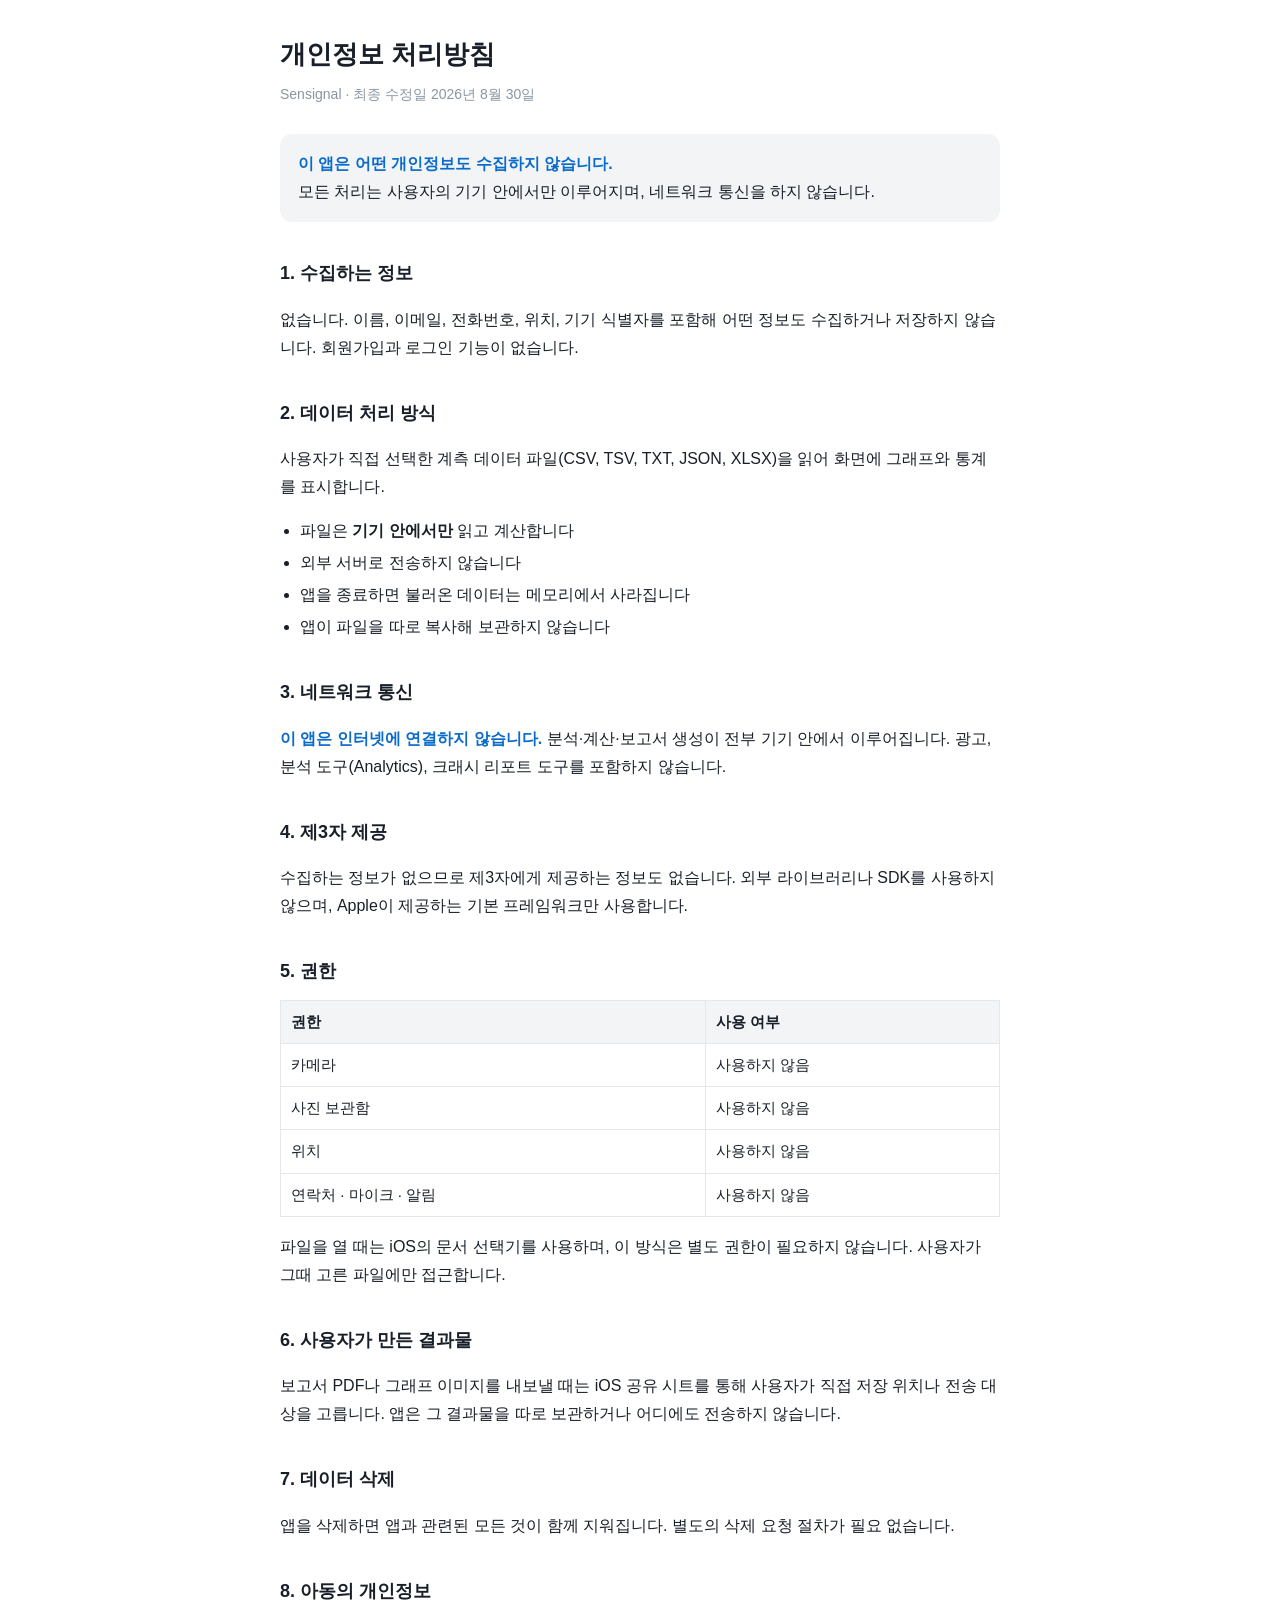
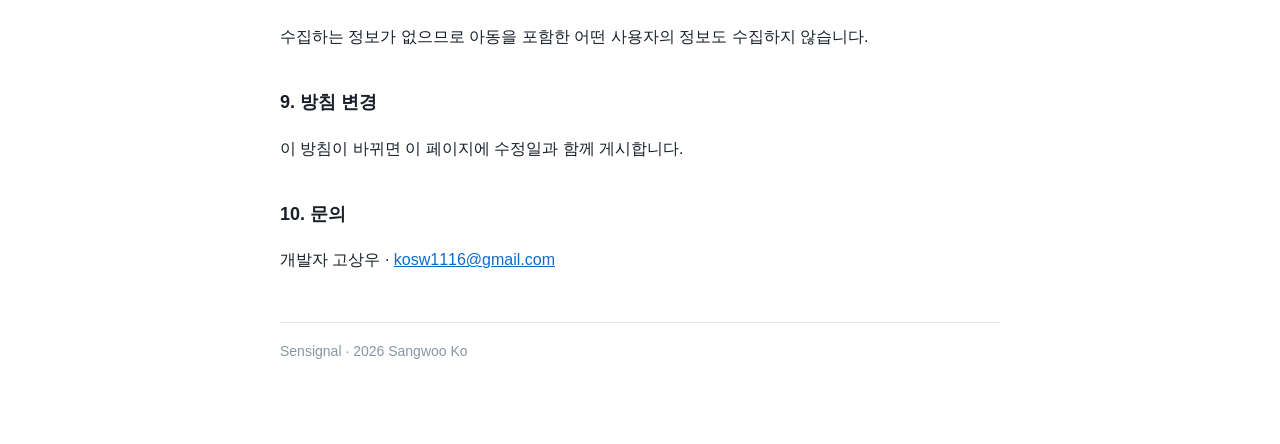
==== Privacy.html @ 405ae99a "Add files via upload" ====
<!DOCTYPE html>
<html lang="ko">
<head>
<meta charset="utf-8">
<meta name="viewport" content="width=device-width, initial-scale=1">
<title>Sensignal 개인정보 처리방침</title>
<style>
  :root { color-scheme: light dark; }
  body {
    max-width: 720px; margin: 0 auto; padding: 32px 20px 80px;
    font: 16px/1.75 -apple-system, BlinkMacSystemFont, "Segoe UI",
          "Apple SD Gothic Neo", "Malgun Gothic", sans-serif;
    color: #191F28; background: #fff;
  }
  h1 { font-size: 26px; margin: 0 0 4px; }
  h2 { font-size: 18px; margin: 36px 0 8px; }
  .sub { color: #8B95A1; font-size: 14px; margin: 0 0 28px; }
  .box { background: #F2F4F6; border-radius: 12px; padding: 16px 18px; margin: 20px 0; }
  .strong { font-weight: 700; color: #0B6BCB; }
  ul { padding-left: 20px; }
  li { margin: 4px 0; }
  table { border-collapse: collapse; width: 100%; margin: 12px 0; font-size: 15px; }
  th, td { border: 1px solid #E5E8EB; padding: 8px 10px; text-align: left; }
  th { background: #F2F4F6; font-weight: 700; }
  footer { margin-top: 48px; padding-top: 16px; border-top: 1px solid #E5E8EB;
           color: #8B95A1; font-size: 14px; }
  a { color: #0B6BCB; }
  @media (prefers-color-scheme: dark) {
    body { color: #F2F2F7; background: #000; }
    .box { background: #1C1C1E; }
    th { background: #1C1C1E; }
    th, td { border-color: #38383A; }
    footer { border-color: #38383A; }
    .strong { color: #3B9EFF; }
    a { color: #3B9EFF; }
  }
</style>
</head>
<body>

<h1>개인정보 처리방침</h1>
<p class="sub">Sensignal · 최종 수정일 2026년 8월 30일</p>

<div class="box">
  <p style="margin:0"><span class="strong">이 앱은 어떤 개인정보도 수집하지 않습니다.</span><br>
  모든 처리는 사용자의 기기 안에서만 이루어지며, 네트워크 통신을 하지 않습니다.</p>
</div>

<h2>1. 수집하는 정보</h2>
<p>없습니다. 이름, 이메일, 전화번호, 위치, 기기 식별자를 포함해
어떤 정보도 수집하거나 저장하지 않습니다.
회원가입과 로그인 기능이 없습니다.</p>

<h2>2. 데이터 처리 방식</h2>
<p>사용자가 직접 선택한 계측 데이터 파일(CSV, TSV, TXT, JSON, XLSX)을 읽어
화면에 그래프와 통계를 표시합니다.</p>
<ul>
  <li>파일은 <strong>기기 안에서만</strong> 읽고 계산합니다</li>
  <li>외부 서버로 전송하지 않습니다</li>
  <li>앱을 종료하면 불러온 데이터는 메모리에서 사라집니다</li>
  <li>앱이 파일을 따로 복사해 보관하지 않습니다</li>
</ul>

<h2>3. 네트워크 통신</h2>
<p><span class="strong">이 앱은 인터넷에 연결하지 않습니다.</span>
분석·계산·보고서 생성이 전부 기기 안에서 이루어집니다.
광고, 분석 도구(Analytics), 크래시 리포트 도구를 포함하지 않습니다.</p>

<h2>4. 제3자 제공</h2>
<p>수집하는 정보가 없으므로 제3자에게 제공하는 정보도 없습니다.
외부 라이브러리나 SDK를 사용하지 않으며, Apple이 제공하는 기본 프레임워크만 사용합니다.</p>

<h2>5. 권한</h2>
<table>
  <tr><th>권한</th><th>사용 여부</th></tr>
  <tr><td>카메라</td><td>사용하지 않음</td></tr>
  <tr><td>사진 보관함</td><td>사용하지 않음</td></tr>
  <tr><td>위치</td><td>사용하지 않음</td></tr>
  <tr><td>연락처 · 마이크 · 알림</td><td>사용하지 않음</td></tr>
</table>
<p>파일을 열 때는 iOS의 문서 선택기를 사용하며, 이 방식은 별도 권한이 필요하지 않습니다.
사용자가 그때 고른 파일에만 접근합니다.</p>

<h2>6. 사용자가 만든 결과물</h2>
<p>보고서 PDF나 그래프 이미지를 내보낼 때는 iOS 공유 시트를 통해
사용자가 직접 저장 위치나 전송 대상을 고릅니다.
앱은 그 결과물을 따로 보관하거나 어디에도 전송하지 않습니다.</p>

<h2>7. 데이터 삭제</h2>
<p>앱을 삭제하면 앱과 관련된 모든 것이 함께 지워집니다.
별도의 삭제 요청 절차가 필요 없습니다.</p>

<h2>8. 아동의 개인정보</h2>
<p>수집하는 정보가 없으므로 아동을 포함한 어떤 사용자의 정보도 수집하지 않습니다.</p>

<h2>9. 방침 변경</h2>
<p>이 방침이 바뀌면 이 페이지에 수정일과 함께 게시합니다.</p>

<h2>10. 문의</h2>
<p>개발자 고상우 · <a href="mailto:kosw1116@gmail.com">kosw1116@gmail.com</a></p>

<footer>
  Sensignal · 2026 Sangwoo Ko
</footer>

</body>
</html>
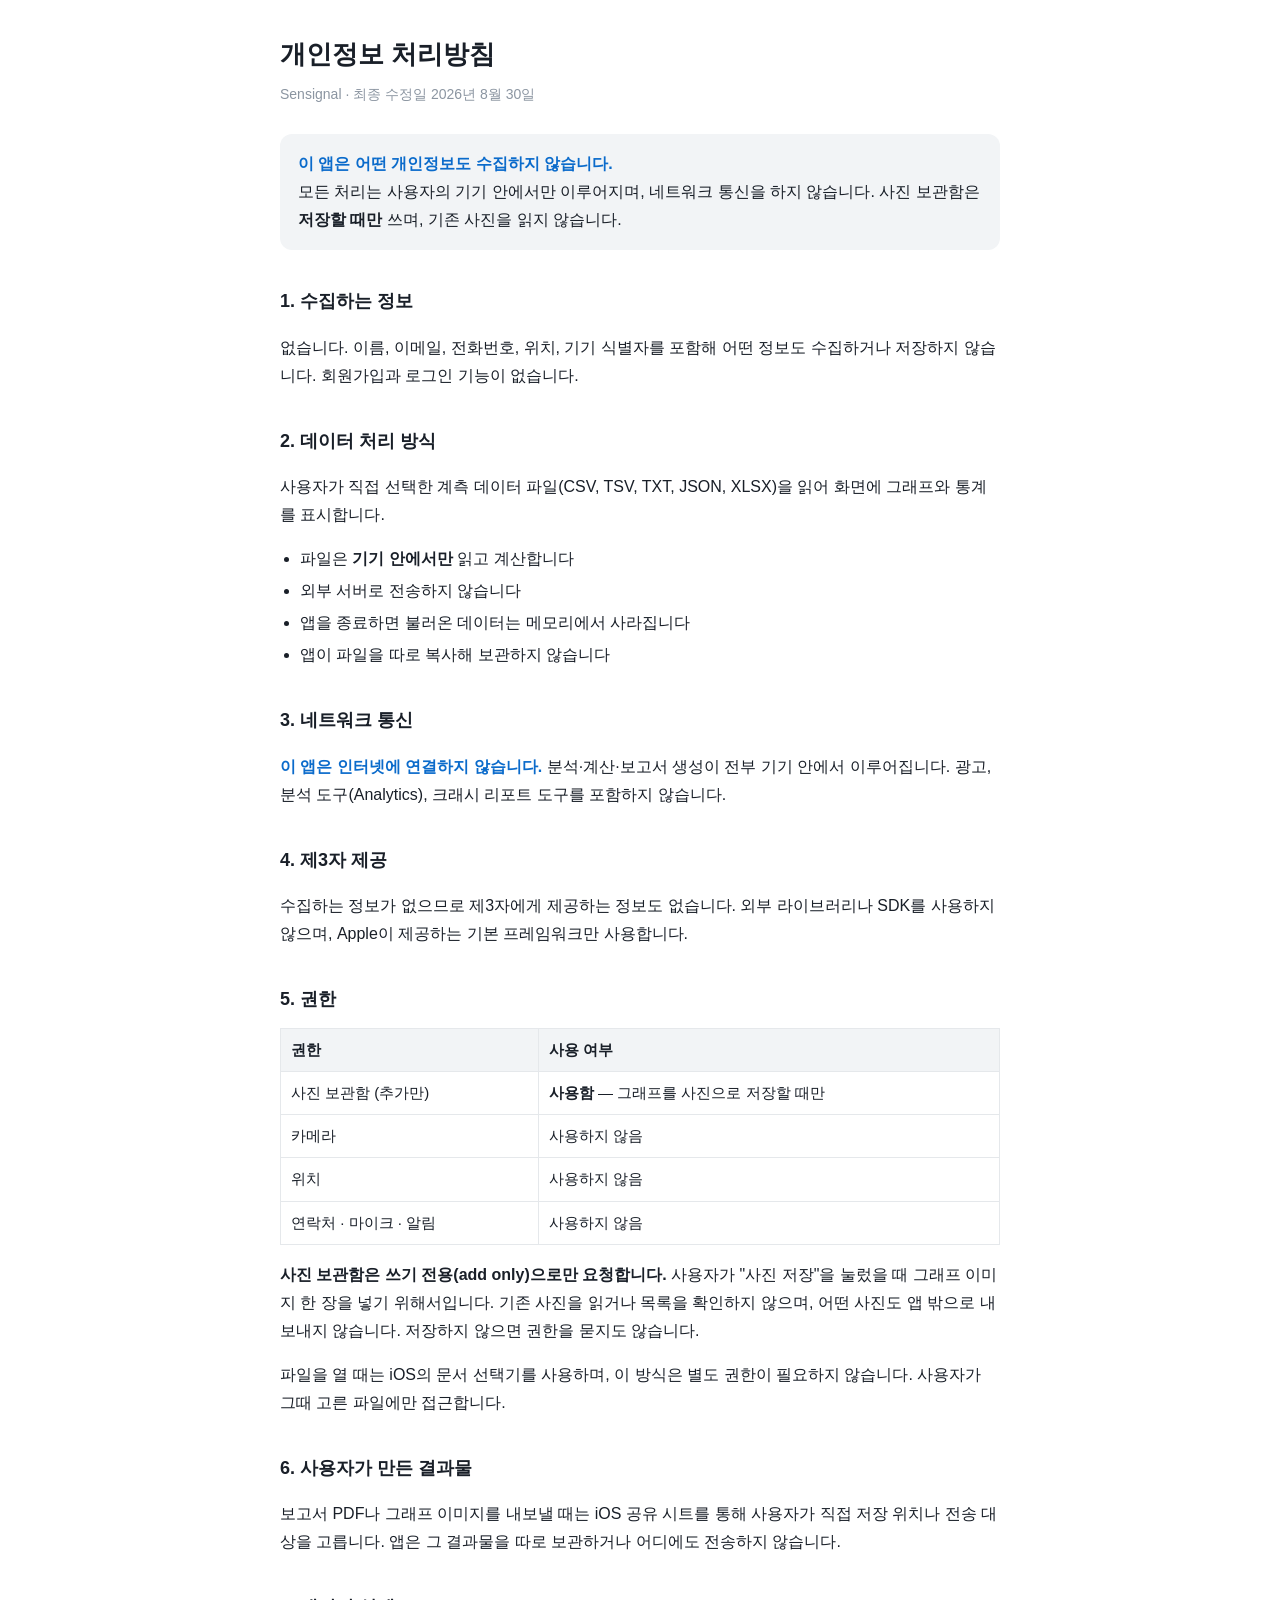
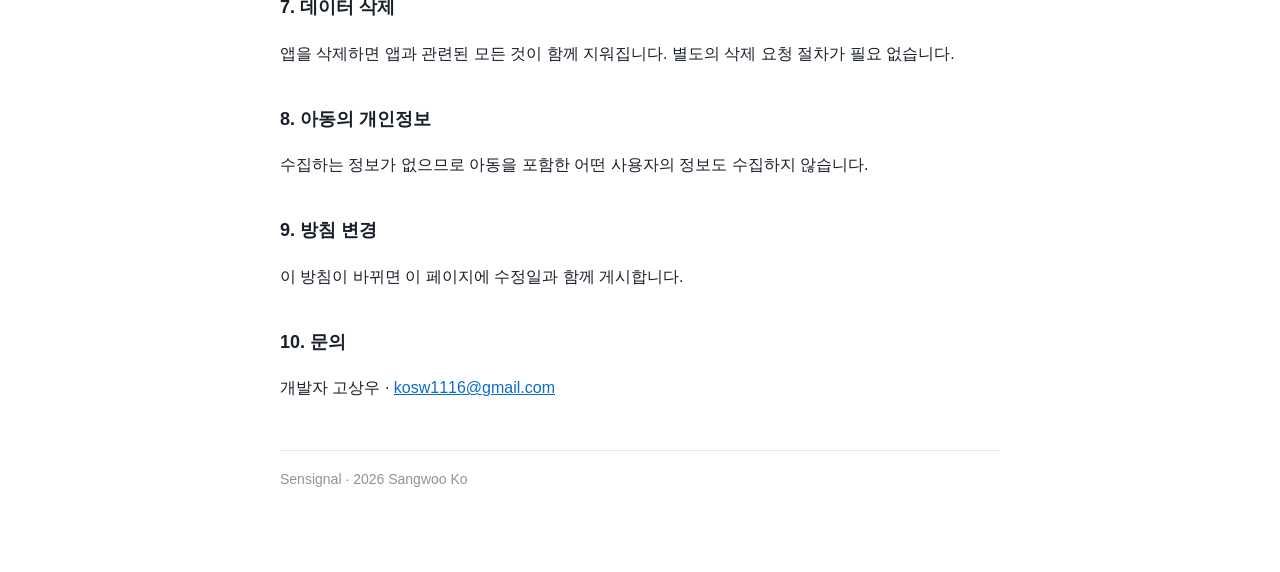
==== commit e815d54b: "Update privacy policy details in Privacy.html Clarified the app's data handling and permissions rega" ====
--- a/Privacy.html
+++ b/Privacy.html
@@ -43,7 +43,8 @@
 
 <div class="box">
   <p style="margin:0"><span class="strong">이 앱은 어떤 개인정보도 수집하지 않습니다.</span><br>
-  모든 처리는 사용자의 기기 안에서만 이루어지며, 네트워크 통신을 하지 않습니다.</p>
+  모든 처리는 사용자의 기기 안에서만 이루어지며, 네트워크 통신을 하지 않습니다.
+  사진 보관함은 <strong>저장할 때만</strong> 쓰며, 기존 사진을 읽지 않습니다.</p>
 </div>
 
 <h2>1. 수집하는 정보</h2>
@@ -73,11 +74,17 @@
 <h2>5. 권한</h2>
 <table>
   <tr><th>권한</th><th>사용 여부</th></tr>
+  <tr><td>사진 보관함 (추가만)</td><td><strong>사용함</strong> — 그래프를 사진으로 저장할 때만</td></tr>
   <tr><td>카메라</td><td>사용하지 않음</td></tr>
-  <tr><td>사진 보관함</td><td>사용하지 않음</td></tr>
   <tr><td>위치</td><td>사용하지 않음</td></tr>
   <tr><td>연락처 · 마이크 · 알림</td><td>사용하지 않음</td></tr>
 </table>
+
+<p><strong>사진 보관함은 쓰기 전용(add only)으로만 요청합니다.</strong>
+사용자가 "사진 저장"을 눌렀을 때 그래프 이미지 한 장을 넣기 위해서입니다.
+기존 사진을 읽거나 목록을 확인하지 않으며, 어떤 사진도 앱 밖으로 내보내지 않습니다.
+저장하지 않으면 권한을 묻지도 않습니다.</p>
+
 <p>파일을 열 때는 iOS의 문서 선택기를 사용하며, 이 방식은 별도 권한이 필요하지 않습니다.
 사용자가 그때 고른 파일에만 접근합니다.</p>
 
